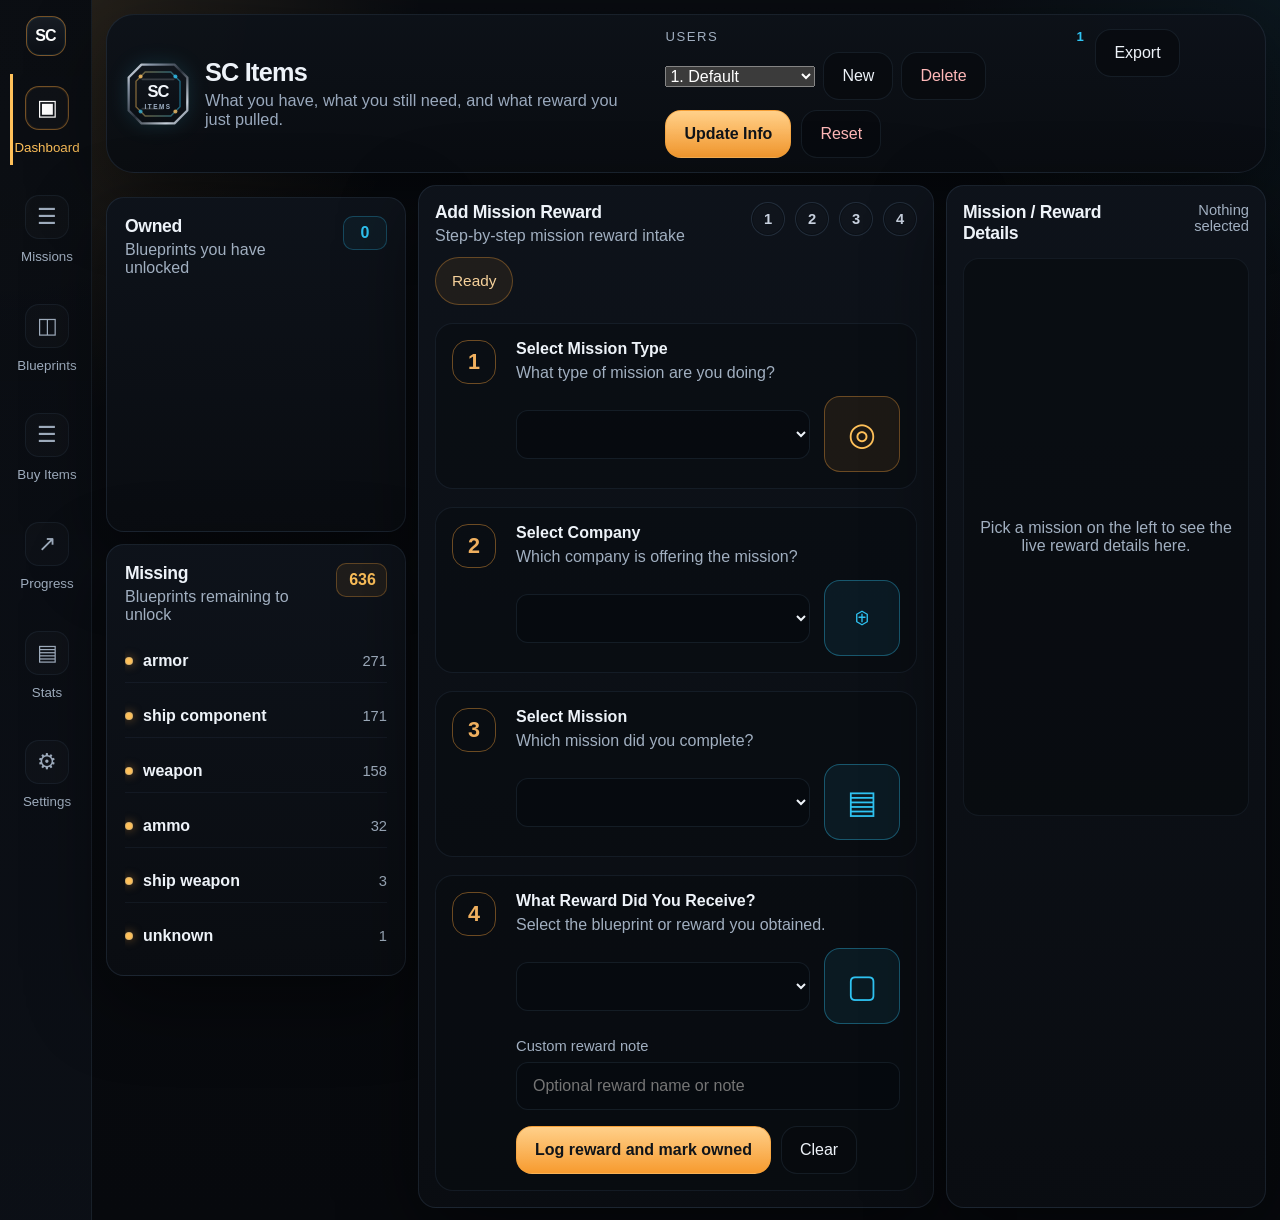
==== index.html @ f00ff6e3 "Restore bundled SCMinersDB and fix mission detail header" ====
<!doctype html>
<html lang="en">
  <head>
    <meta charset="UTF-8" />
    <meta name="viewport" content="width=device-width, initial-scale=1.0" />
    <title>SC Items</title>
    <link rel="stylesheet" href="./styles.css" />
    <script defer src="./blueprint_explorer_data.js?v=20260618a"></script>
    <script defer src="./sc_local_api.js?v=20260618a"></script>
    <script defer src="./scminersdb_local_bundle.js?v=20260623b"></script>
    <script defer src="./app.js?v=20260623b"></script>
  </head>
  <body>
    <div class="app-shell">
      <aside class="nav-rail" aria-label="Primary">
        <div class="sc-badge">SC</div>
        <button class="rail-item active" type="button" aria-label="Dashboard">
          <span>▣</span>
          <small>Dashboard</small>
        </button>
        <button class="rail-item" type="button" aria-label="Missions">
          <span>☰</span>
          <small>Missions</small>
        </button>
        <button class="rail-item" type="button" aria-label="Blueprints">
          <span>◫</span>
          <small>Blueprints</small>
        </button>
        <button class="rail-item" type="button" aria-label="Buy Items">
          <span>☰</span>
          <small>Buy Items</small>
        </button>
        <button class="rail-item" type="button" aria-label="Progress">
          <span>↗</span>
          <small>Progress</small>
        </button>
        <button class="rail-item" type="button" aria-label="Statistics">
          <span>▤</span>
          <small>Stats</small>
        </button>
        <button class="rail-item" type="button" aria-label="Settings">
          <span>⚙</span>
          <small>Settings</small>
        </button>
      </aside>

      <div class="workspace">
        <header class="topbar">
          <div class="brand-row">
            <svg class="brand-mark" viewBox="0 0 72 72" aria-hidden="true" focusable="false">
              <defs>
                <linearGradient id="brandMetal" x1="0%" y1="0%" x2="100%" y2="100%">
                  <stop offset="0%" stop-color="#f3f5f8" />
                  <stop offset="18%" stop-color="#8a97a8" />
                  <stop offset="50%" stop-color="#2a313b" />
                  <stop offset="82%" stop-color="#c7d0da" />
                  <stop offset="100%" stop-color="#6c7684" />
                </linearGradient>
                <linearGradient id="brandInset" x1="0%" y1="0%" x2="0%" y2="100%">
                  <stop offset="0%" stop-color="#11161d" />
                  <stop offset="100%" stop-color="#0a0e13" />
                </linearGradient>
                <linearGradient id="brandAccent" x1="0%" y1="0%" x2="100%" y2="0%">
                  <stop offset="0%" stop-color="#ffc15a" />
                  <stop offset="100%" stop-color="#2fc3f2" />
                </linearGradient>
              </defs>
              <path
                d="M18 4h36l14 14v36L54 68H18L4 54V18L18 4z"
                fill="url(#brandInset)"
                stroke="url(#brandMetal)"
                stroke-width="2.5"
                stroke-linejoin="round"
              />
              <path d="M22 12h28l10 10v28l-10 10H22L12 50V22L22 12z" fill="none" stroke="url(#brandAccent)" stroke-opacity=".45" stroke-width="1.5"/>
              <path d="M19 20h34M19 52h22" stroke="#eef3f9" stroke-opacity=".18" stroke-width="2" stroke-linecap="round" />
              <circle cx="17" cy="17" r="2.2" fill="#f6bc62" opacity=".85" />
              <circle cx="55" cy="17" r="2.2" fill="#2fc3f2" opacity=".8" />
              <circle cx="17" cy="55" r="2.2" fill="#2fc3f2" opacity=".65" />
              <circle cx="55" cy="55" r="2.2" fill="#f6bc62" opacity=".8" />
              <text x="36" y="39" text-anchor="middle" fill="#f2f6fb" font-size="18" font-weight="800" letter-spacing="-1.1" font-family="Inter, Segoe UI, Arial, sans-serif">SC</text>
              <text x="36" y="52" text-anchor="middle" fill="#9fb0c4" font-size="7" font-weight="700" letter-spacing="1.6" font-family="Inter, Segoe UI, Arial, sans-serif">ITEMS</text>
            </svg>
            <div>
              <h1>SC Items</h1>
              <p>What you have, what you still need, and what reward you just pulled.</p>
            </div>
          </div>
          <div class="topbar-actions">
            <div class="user-box">
              <div class="user-head">
                <span>Users</span>
                <span id="userCount">1</span>
              </div>
              <div class="user-controls">
                <select id="userSelect" aria-label="Select user"></select>
                <button id="addUser" class="ghost-button">New</button>
                <button id="deleteUser" class="ghost-button danger">Delete</button>
              </div>
            </div>
            <button id="exportState" class="ghost-button">Export</button>
            <button id="updateInfo" class="primary-button">Update Info</button>
            <button id="resetState" class="ghost-button danger">Reset</button>
          </div>
        </header>

        <main class="main-grid">
          <aside class="left-column">
            <section class="stack-card user-panel">
              <div class="summary-head">
                <div>
                  <h2>Current User</h2>
                  <p id="currentUserName">Default</p>
                </div>
                <div class="count-badge cyan" id="currentUserIndex">1</div>
              </div>
              <div class="user-controls stacked">
                <select id="userSelectSide" aria-label="Select user from sidebar"></select>
                <div class="watch-row">
                  <button id="addUserSide" class="ghost-button">Add user</button>
                  <button id="deleteUserSide" class="ghost-button danger">Delete user</button>
                </div>
              </div>
            </section>

            <section class="stack-card" id="summaryPanel">
              <div class="summary-head">
                <div>
                  <h2>Owned</h2>
                  <p>Blueprints you have unlocked</p>
                </div>
                <div class="count-badge" id="ownedTotal">0</div>
              </div>
              <div class="summary-list" id="ownedBreakdown"></div>
            </section>

            <section class="stack-card missing">
              <div class="summary-head">
                <div>
                  <h2>Missing</h2>
                  <p>Blueprints remaining to unlock</p>
                </div>
                <div class="count-badge orange" id="missingTotal">0</div>
              </div>
              <div class="summary-list" id="missingBreakdown"></div>
            </section>

          </aside>

          <section class="center-column">
            <section class="step-shell">
              <div class="section-head">
                <div>
                  <h2>Add Mission Reward</h2>
                  <p>Step-by-step mission reward intake</p>
                </div>
                <div class="step-dots" aria-hidden="true">
                  <span class="dot">1</span>
                  <span class="dot">2</span>
                  <span class="dot">3</span>
                  <span class="dot">4</span>
                </div>
              </div>

              <div class="mission-context" id="missionStatus">Ready</div>

              <div class="step-card">
                <div class="step-num">1</div>
                <div class="step-copy">
                  <h3>Select Mission Type</h3>
                  <p>What type of mission are you doing?</p>
                  <div class="field-row">
                    <label class="field">
                      <select id="missionTypeSelect"></select>
                    </label>
                    <div class="step-icon">◎</div>
                  </div>
                </div>
              </div>

              <div class="step-card">
                <div class="step-num">2</div>
                <div class="step-copy">
                  <h3>Select Company</h3>
                  <p>Which company is offering the mission?</p>
                  <div class="field-row">
                    <label class="field">
                      <select id="companySelect"></select>
                    </label>
                    <div class="step-icon cyan">⬡</div>
                  </div>
                </div>
              </div>

              <div class="step-card">
                <div class="step-num">3</div>
                <div class="step-copy">
                  <h3>Select Mission</h3>
                  <p>Which mission did you complete?</p>
                  <div class="field-row">
                    <label class="field">
                      <select id="missionSelect"></select>
                    </label>
                    <div class="step-icon cyan">▤</div>
                  </div>
                </div>
              </div>

              <div class="step-card">
                <div class="step-num">4</div>
                <div class="step-copy">
                  <h3>What Reward Did You Receive?</h3>
                  <p>Select the blueprint or reward you obtained.</p>
                  <div class="field-row">
                    <label class="field">
                      <select id="rewardSelect"></select>
                    </label>
                    <div class="step-icon cyan">▢</div>
                  </div>
                  <label class="field note-field">
                    <span>Custom reward note</span>
                    <input id="customReward" type="text" placeholder="Optional reward name or note" />
                  </label>
                  <div class="wizard-actions">
                    <button id="logReward" class="primary-button">Log reward and mark owned</button>
                    <button id="clearSelection" class="ghost-button">Clear</button>
                  </div>
                </div>
              </div>
            </section>

            <section class="mission-browser-shell" hidden>
              <div class="section-head">
                <div>
                  <h2>Mission Browser</h2>
                  <p>Search every mission by title, company, faction, type, location, or reward</p>
                </div>
              </div>
                <div class="search-head">
                  <label class="search">
                    <span>Search missions</span>
                    <input id="missionSearchInput" type="search" placeholder="Search by name, company, type, faction..." />
                  </label>
                  <button id="missionSearchReset" class="tiny-switch" type="button">Reset</button>
                </div>
              <div class="buy-select-grid mission-filter-grid">
                <label class="field">
                  <span>Type</span>
                  <select id="missionFilterTypeSelect"></select>
                </label>
                <label class="field">
                  <span>Points</span>
                  <select id="missionFilterPointsSelect"></select>
                </label>
                <label class="field">
                  <span>Reputation</span>
                  <select id="missionFilterReputationSelect"></select>
                </label>
                <label class="field">
                  <span>Location</span>
                  <select id="missionFilterLocationSelect"></select>
                </label>
                <label class="field">
                  <span>Difficulty</span>
                  <select id="missionFilterDifficultySelect"></select>
                </label>
              </div>
              <div class="chip-row">
                <button id="missionScriptOnlyToggle" class="chip" type="button">All missions</button>
              </div>
              <div class="search-results" id="missionSearchResults"></div>
            </section>

            <section class="buy-shell" hidden>
              <div class="section-head compact">
                <div>
                  <h2>Buy Items</h2>
                  <p>Search purchasable items, ships, and rentals by name, type, subtype, or location</p>
                </div>
                <div class="segmented buy-tabs" id="buyTabs">
                  <button class="seg active" type="button" data-buy-tab="items">Items</button>
                  <button class="seg" type="button" data-buy-tab="ships">Ships</button>
                  <button class="seg" type="button" data-buy-tab="rentals">Rentals</button>
                </div>
              </div>
              <div class="buy-layout">
                <section class="buy-filters stack-card">
                  <div class="summary-head">
                    <div>
                      <h3>Filters</h3>
                      <p>Use system, orbit, and location to narrow the catalog</p>
                    </div>
                  </div>
                  <label class="search compact-search">
                    <span>Search catalog</span>
                    <input id="buySearchInput" type="search" placeholder="Search by name, type, subtype, or location..." />
                  </label>
                  <div class="buy-select-grid">
                    <label class="field">
                      <span>System</span>
                      <select id="buySystemSelect"></select>
                    </label>
                    <label class="field">
                      <span>Orbit</span>
                      <select id="buyOrbitSelect"></select>
                    </label>
                    <label class="field">
                      <span>Location</span>
                      <select id="buyAreaSelect"></select>
                    </label>
                  </div>
                  <div class="buy-select-grid" id="buyShipFilters" hidden>
                    <label class="field">
                      <span>Career</span>
                      <select id="buyShipCareerSelect"></select>
                    </label>
                    <label class="field">
                      <span>Role</span>
                      <select id="buyShipRoleSelect"></select>
                    </label>
                    <label class="field">
                      <span>Size</span>
                      <select id="buyShipSizeSelect"></select>
                    </label>
                  </div>
                  <div class="buy-select-grid" id="buyShipSupportFilters" hidden>
                    <label class="field">
                      <span>Weapons</span>
                      <select id="buyShipWeaponSelect"></select>
                    </label>
                    <label class="field">
                      <span>Components</span>
                      <select id="buyShipComponentSelect"></select>
                    </label>
                  </div>
                  <div class="chip-row" id="buyTypeChips"></div>
                  <div class="chip-row" id="buyItemCategoryChips"></div>
                  <div class="chip-row" id="buySubtypeChips"></div>
                </section>

                <section class="buy-results stack-card">
                  <div class="summary-head">
                    <div>
                      <h3>Catalog</h3>
                      <p id="buyResultsSummary">Loading catalog...</p>
                    </div>
                  </div>
                  <div class="list buy-results-list" id="buyResults"></div>
                </section>

                <aside class="buy-detail stack-card">
                  <div class="selected-meta" id="buySelectedMeta">Nothing selected</div>
                  <div id="buySelectedDetails" class="detail-card empty">
                    Pick an item, ship, or rental to see its price and location details here.
                  </div>
                  <section class="stack-card scminersdb-panel" id="scminersDbPanel" hidden>
                    <div class="summary-head">
                      <div>
                        <h3>SCMinersDB Preview</h3>
                        <p>Live export mapping for one category at a time</p>
                      </div>
                      <div class="count-badge cyan" id="scminersDbCount">0</div>
                    </div>
                    <div class="segmented scminersdb-switch" id="scminersDbSwitch"></div>
                    <div class="summary-row">
                      <span class="name">Manifest order</span>
                      <span class="value" id="scminersDbSummary">0 records</span>
                    </div>
                    <div class="summary-row">
                      <span class="name"><span class="dot"></span>Selected export</span>
                      <span class="value" id="scminersDbSelectedCount">0 records</span>
                    </div>
                    <div class="summary-row">
                      <span class="name">Current file</span>
                      <span class="value" id="scminersDbCategory">1H export</span>
                    </div>
                    <div class="timeline" id="scminersDbPreview"></div>
                  </section>
                </aside>
              </div>
            </section>

            <div class="blueprint-workspace">
              <section class="collection-card" hidden>
                <div class="section-head">
                  <h2>Collection</h2>
                  <div class="segmented">
                    <button class="seg active" data-view="owned">Owned</button>
                    <button class="seg" data-view="missing">Missing</button>
                  </div>
                </div>

                <label class="search">
                  <span>Filter current collection</span>
                  <input id="searchInput" type="search" placeholder="Search by name, type, company, mission..." />
                </label>

                <div class="chip-row" id="typeChips"></div>
                <div class="list" id="collectionList"></div>
              </section>
            </div>

            <section class="progress-shell" hidden>
              <div class="section-head compact">
                <div>
                  <h2>Progress</h2>
                  <p>Blueprint ownership and rank progress</p>
                </div>
                <button id="toggleUnrankedCompanies" class="ghost-button tiny-switch" type="button" title="Hide unranked factions/companies" aria-pressed="false">Hide unranked</button>
              </div>
              <div class="progress-grid">
                <article class="progress-card">
                  <h3>By type</h3>
                  <div class="timeline" id="progressByType"></div>
                </article>
                <article class="progress-card">
                  <h3>By company</h3>
                  <div class="timeline" id="progressByRank"></div>
                </article>
                <article class="progress-card">
                  <h3>Still needed</h3>
                  <div class="timeline" id="progressMissing"></div>
                </article>
              </div>
            </section>

            <section class="stats-shell" hidden>
              <div class="section-head compact">
                <div>
                  <h2>Stats</h2>
                  <p>Owned rewards, missing rewards, and tries per reward</p>
                </div>
              </div>
              <div class="stats-grid">
                <article class="stats-card">
                  <div class="summary-head">
                    <div>
                      <h3>Owned rewards</h3>
                      <p>Blueprints you currently have</p>
                    </div>
                    <div class="count-badge cyan" id="statsOwnedCount">0</div>
                  </div>
                  <div class="timeline" id="statsOwnedList"></div>
                </article>
                <article class="stats-card">
                  <div class="summary-head">
                    <div>
                      <h3>Missing rewards</h3>
                      <p>Blueprints still needed</p>
                    </div>
                    <div class="count-badge orange" id="statsMissingCount">0</div>
                  </div>
                  <div class="timeline" id="statsMissingList"></div>
                </article>
                <article class="stats-card">
                  <h3>Tries per reward</h3>
                  <div class="timeline" id="missionAttempts"></div>
                </article>
              </div>
            </section>

            <section class="settings-shell" hidden>
              <div class="section-head compact">
                <div>
                  <h2>Settings</h2>
                  <p>Theme and app preferences</p>
                </div>
              </div>
              <div class="settings-grid">
                <button id="themeDark" class="ghost-button">Dark mode</button>
                <button id="themeLight" class="ghost-button">Light mode</button>
              </div>
              <div class="stack-card" style="margin-top: 16px;">
                <div class="summary-head">
                  <div>
                    <h3>SCMinersDB source</h3>
                    <p>Update Info uses this manifest URL</p>
                  </div>
                </div>
                <label class="field">
                  <span>Manifest URL</span>
                  <input id="scminersDbManifestUrl" type="url" placeholder="https://.../runs/latest.json" />
                </label>
                <div class="wizard-actions">
                  <button id="saveScminersDbManifestUrl" class="primary-button" type="button">Save manifest URL</button>
                </div>
              </div>
            </section>
          </section>

          <aside class="right-column">
            <section class="detail-shell">
              <div class="section-head compact">
                <div>
                  <h2>Mission / Reward Details</h2>
                </div>
                <div class="selected-meta" id="selectedMeta">Nothing selected</div>
              </div>
              <div id="selectedDetails" class="detail-card empty">
                Pick a mission on the left to see the live reward details here.
              </div>
            </section>
            <section class="search-shell" hidden>
              <div class="section-head compact">
                <div>
                  <h2>Blueprint Explorer</h2>
                  <p>Browse blueprint matches by name, type, company, or mission link</p>
                </div>
              </div>
              <label class="search">
                <span>Search all blueprints</span>
                <input id="searchBlueprintInput" type="search" placeholder="Search every blueprint reward..." />
              </label>
              <div class="search-results" id="searchResults"></div>
            </section>
          </aside>
        </main>

        <footer class="footerbar">
          <span id="footerOwned">Owned: 0</span>
          <span id="footerMissing">Missing: 0</span>
          <span id="footerWatch">Local only</span>
        </footer>
      </div>
    </div>
  </body>
</html>
---- styles.css ----
:root {
  color-scheme: dark;
  --bg: #0a0d12;
  --surface: #11161d;
  --surface-2: #0f141b;
  --surface-3: #0c1117;
  --line: rgba(94, 122, 154, 0.18);
  --line-strong: rgba(255, 190, 92, 0.56);
  --text: #eef3f9;
  --muted: #a1afc0;
  --cyan: #2fc3f2;
  --orange: #ffc15a;
  --shadow: 0 24px 80px rgba(0, 0, 0, 0.46);
  --radius-xl: 28px;
  --radius-lg: 18px;
  --radius-md: 14px;
  --mono: ui-monospace, SFMono-Regular, Menlo, Consolas, "Liberation Mono", monospace;
  --sans: Inter, "Segoe UI", Roboto, Arial, sans-serif;
}

* {
  box-sizing: border-box;
}

html,
body {
  min-height: 100%;
}

body {
  margin: 0;
  font-family: var(--sans);
  color: var(--text);
  background:
    radial-gradient(circle at top left, rgba(255, 190, 92, 0.14), transparent 24%),
    radial-gradient(circle at top right, rgba(47, 195, 242, 0.06), transparent 20%),
    linear-gradient(180deg, #090c11 0%, #07090d 100%);
}

body[data-theme="light"] {
  --bg: #f5f7fb;
  --surface: #ffffff;
  --surface-2: #f7fafc;
  --surface-3: #edf2f7;
  --line: rgba(31, 41, 55, 0.1);
  --text: #101522;
  --muted: #5d6878;
  background:
    radial-gradient(circle at top left, rgba(255, 190, 92, 0.16), transparent 24%),
    radial-gradient(circle at top right, rgba(47, 195, 242, 0.08), transparent 20%),
    linear-gradient(180deg, #f8fbff 0%, #eef4fb 100%);
}

button,
input,
select {
  font: inherit;
}

h1,
h2,
h3,
p {
  margin: 0;
}

.app-shell {
  display: grid;
  grid-template-columns: 92px minmax(0, 1fr);
  min-height: 100vh;
}

.nav-rail {
  display: flex;
  flex-direction: column;
  align-items: center;
  gap: 18px;
  padding: 16px 10px;
  background: linear-gradient(180deg, rgba(10, 13, 18, 0.98), rgba(12, 16, 22, 0.95));
  border-right: 1px solid rgba(93, 119, 146, 0.16);
}

.sc-badge {
  width: 40px;
  height: 40px;
  border-radius: 14px;
  border: 1px solid rgba(246, 161, 58, 0.45);
  color: #fff;
  display: grid;
  place-items: center;
  font-weight: 800;
  letter-spacing: -0.05em;
  background: linear-gradient(180deg, rgba(25, 30, 38, 0.96), rgba(12, 16, 22, 0.96));
  box-shadow: inset 0 0 0 1px rgba(47, 195, 242, 0.08);
}

.rail-item {
  width: 100%;
  border: 0;
  background: transparent;
  color: var(--muted);
  display: grid;
  justify-items: center;
  gap: 10px;
  padding: 12px 0 10px;
  border-left: 3px solid transparent;
  cursor: pointer;
}

.rail-item span {
  width: 44px;
  height: 44px;
  border-radius: 14px;
  display: grid;
  place-items: center;
  font-size: 1.35rem;
  background: rgba(255, 255, 255, 0.02);
  border: 1px solid rgba(94, 122, 154, 0.12);
}

.rail-item.active {
  color: var(--orange);
  border-left-color: var(--orange);
}

.rail-item.active span {
  color: #fff;
  border-color: rgba(246, 161, 58, 0.44);
  box-shadow: inset 0 0 0 1px rgba(246, 161, 58, 0.08);
}

.workspace {
  min-width: 0;
  padding: 14px 14px 12px;
}

.topbar {
  display: flex;
  justify-content: space-between;
  align-items: center;
  gap: 18px;
  padding: 14px 18px;
  border: 1px solid var(--line);
  border-radius: var(--radius-xl);
  background: linear-gradient(180deg, rgba(13, 18, 25, 0.96), rgba(10, 13, 18, 0.96));
  box-shadow: var(--shadow);
}

.brand-row {
  display: flex;
  align-items: center;
  gap: 14px;
}

.brand-mark {
  width: 66px;
  height: 66px;
  flex: 0 0 auto;
  display: block;
  filter: drop-shadow(0 0 10px rgba(47, 195, 242, 0.14));
}

.topbar h1 {
  font-size: 1.58rem;
  font-weight: 800;
  letter-spacing: -0.03em;
}

.topbar p {
  margin-top: 4px;
  color: #99a8bc;
  font-size: 1.02rem;
}

.topbar-actions {
  display: flex;
  gap: 10px;
  align-items: flex-start;
  flex-wrap: wrap;
}

.user-box {
  display: grid;
  gap: 8px;
  min-width: min(100%, 420px);
}

.user-head {
  display: flex;
  justify-content: space-between;
  gap: 10px;
  color: var(--muted);
  font-size: 0.82rem;
  letter-spacing: 0.12em;
  text-transform: uppercase;
}

.user-head span:last-child {
  color: var(--cyan);
  font-weight: 800;
}

.user-controls,
.watch-row {
  display: flex;
  align-items: center;
  gap: 8px;
  flex-wrap: wrap;
}

.user-controls select {
  min-width: 150px;
}

.user-controls.stacked {
  flex-direction: column;
  align-items: stretch;
}

.user-controls.stacked select {
  width: 100%;
}

.ghost-button,
.primary-button {
  border-radius: 16px;
  padding: 14px 18px;
  cursor: pointer;
  border: 1px solid rgba(94, 122, 154, 0.16);
}

.ghost-button {
  color: var(--text);
  background: rgba(8, 11, 15, 0.72);
}

.ghost-button.danger {
  color: #ffb8b8;
}

.primary-button {
  color: #101419;
  font-weight: 800;
  background: linear-gradient(180deg, #ffd08a 0%, #f79b2f 100%);
  border-color: rgba(246, 161, 58, 0.65);
}

.main-grid {
  display: grid;
  grid-template-columns: 338px minmax(0, 1fr) 360px;
  gap: 12px;
  margin-top: 12px;
}

body[data-view="buy-items"] .main-grid {
  grid-template-columns: minmax(0, 1fr);
}

body[data-view="buy-items"] .left-column,
body[data-view="buy-items"] .right-column {
  display: none;
}

body[data-view="buy-items"] .center-column {
  grid-column: 1;
}

.left-column,
.center-column,
.right-column {
  min-width: 0;
}

.stack-card,
.collection-card,
.step-shell,
.log-shell,
.detail-shell,
.search-shell {
  border: 1px solid var(--line);
  border-radius: var(--radius-lg);
  background: linear-gradient(180deg, rgba(14, 19, 27, 0.97), rgba(10, 13, 18, 0.97));
  box-shadow: var(--shadow);
  contain: layout paint;
}

.stack-card,
.collection-card {
  padding: 18px;
  min-height: 160px;
}

.stack-card + .stack-card,
.collection-card {
  margin-top: 12px;
}

.stack-card h2,
.collection-card h2,
.step-shell h2,
.log-shell h2,
.detail-shell h2,
.search-shell h2 {
  font-size: 1.1rem;
  font-weight: 800;
  letter-spacing: -0.02em;
}

.summary-head,
.section-head {
  display: flex;
  align-items: flex-start;
  justify-content: space-between;
  gap: 12px;
}

.summary-head p,
.section-head p {
  margin-top: 4px;
  color: var(--muted);
}

.tiny-switch {
  min-height: 36px;
  padding: 0 12px;
  font-size: 0.82rem;
  letter-spacing: 0.02em;
  white-space: nowrap;
}

.count-badge {
  min-width: 44px;
  height: 34px;
  padding: 0 12px;
  border-radius: 10px;
  display: grid;
  place-items: center;
  color: var(--cyan);
  border: 1px solid rgba(47, 195, 242, 0.28);
  background: rgba(47, 195, 242, 0.05);
  font-weight: 800;
}

.count-badge.orange {
  color: var(--orange);
  border-color: rgba(246, 161, 58, 0.3);
  background: rgba(246, 161, 58, 0.08);
}

.summary-list {
  margin-top: 16px;
  display: grid;
  gap: 12px;
}

.summary-row {
  display: flex;
  justify-content: space-between;
  align-items: center;
  gap: 10px;
  padding: 12px 0;
  border-bottom: 1px solid rgba(94, 122, 154, 0.1);
}

.summary-row:last-child {
  border-bottom: 0;
}

.summary-row .name {
  display: flex;
  align-items: center;
  gap: 10px;
  font-weight: 600;
}

.summary-row .dot {
  width: 8px;
  height: 8px;
  border-radius: 50%;
  background: var(--orange);
  box-shadow: 0 0 10px rgba(246, 161, 58, 0.5);
}

.summary-row .value {
  color: var(--muted);
  font-size: 0.92rem;
}

.segmented {
  display: inline-flex;
  gap: 8px;
  padding: 6px;
  border-radius: 999px;
  border: 1px solid rgba(94, 122, 154, 0.16);
  background: rgba(7, 10, 15, 0.72);
}

.seg {
  display: inline-flex;
  align-items: center;
  gap: 8px;
  border: 0;
  color: var(--muted);
  background: transparent;
  padding: 10px 14px;
  border-radius: 999px;
}

.seg-count {
  font-size: 0.78rem;
  opacity: 0.78;
}

.seg.active {
  color: var(--text);
  background: linear-gradient(180deg, rgba(246, 161, 58, 0.22), rgba(47, 195, 242, 0.12));
  box-shadow: inset 0 0 0 1px rgba(246, 161, 58, 0.24);
}

.search {
  display: grid;
  gap: 8px;
  margin-top: 16px;
}

.search-head {
  display: flex;
  align-items: flex-end;
  gap: 10px;
  justify-content: space-between;
}

.search-head .search {
  flex: 1 1 auto;
  margin-top: 16px;
}

.search span,
.field span {
  color: var(--muted);
  font-size: 0.92rem;
}

.search input,
.field select,
.field input {
  width: 100%;
  border: 1px solid rgba(94, 122, 154, 0.16);
  border-radius: 12px;
  background: rgba(7, 10, 15, 0.8);
  color: var(--text);
  padding: 14px 16px;
  outline: none;
}

.search input {
  font-size: 0.96rem;
}

.search input:focus,
.field select:focus,
.field input:focus {
  border-color: rgba(47, 195, 242, 0.55);
  box-shadow: 0 0 0 3px rgba(47, 195, 242, 0.1);
}

.chip-row {
  display: flex;
  gap: 8px;
  flex-wrap: wrap;
  margin: 14px 0 16px;
}

.chip {
  border: 1px solid rgba(94, 122, 154, 0.16);
  background: rgba(7, 10, 15, 0.74);
  color: var(--muted);
  border-radius: 999px;
  padding: 9px 12px;
}

.chip.active {
  color: #f8fafc;
  border-color: rgba(47, 195, 242, 0.4);
  box-shadow: inset 0 0 0 1px rgba(246, 161, 58, 0.28);
  background: linear-gradient(180deg, rgba(246, 161, 58, 0.12), rgba(47, 195, 242, 0.08));
}

.list {
  display: grid;
  gap: 10px;
  max-height: 362px;
  overflow: auto;
  padding-right: 4px;
}

.group {
  border: 1px solid rgba(94, 122, 154, 0.12);
  border-radius: 14px;
  overflow: hidden;
  background: rgba(8, 11, 15, 0.52);
}

.group summary {
  list-style: none;
  display: flex;
  justify-content: space-between;
  align-items: center;
  padding: 12px 14px;
  cursor: pointer;
  background: rgba(14, 19, 27, 0.92);
  border-bottom: 1px solid rgba(94, 122, 154, 0.1);
}

.group summary::-webkit-details-marker {
  display: none;
}

.group .count {
  color: var(--muted);
  font-size: 0.84rem;
}

.item {
  display: grid;
  gap: 4px;
  padding: 12px 14px;
  border-top: 1px solid rgba(94, 122, 154, 0.08);
}

.item strong {
  font-size: 0.98rem;
}

.item small {
  color: var(--muted);
}

.step-shell,
.progress-shell,
.stats-shell,
.settings-shell {
  padding: 16px;
  contain: layout paint;
}

.step-dots {
  display: flex;
  gap: 10px;
  align-items: center;
}

.dot {
  width: 34px;
  height: 34px;
  border-radius: 999px;
  border: 1px solid rgba(94, 122, 154, 0.24);
  background: rgba(255, 255, 255, 0.01);
  box-shadow: inset 0 0 0 1px rgba(7, 10, 15, 0.4);
  display: grid;
  place-items: center;
  color: #c8d1df;
  font-size: 0.92rem;
  font-weight: 700;
}

.dot.current {
  border-color: rgba(246, 161, 58, 0.62);
  box-shadow: 0 0 0 3px rgba(246, 161, 58, 0.08);
  background: rgba(246, 161, 58, 0.08);
  color: #fff;
}

.dot.done {
  border-color: rgba(47, 195, 242, 0.64);
  background: rgba(47, 195, 242, 0.16);
  box-shadow: 0 0 0 3px rgba(47, 195, 242, 0.08);
  color: #fff;
}

.mission-context {
  margin-top: 12px;
  padding: 14px 16px;
  border-radius: 999px;
  border: 1px solid rgba(246, 161, 58, 0.32);
  color: #f6d19b;
  background: rgba(246, 161, 58, 0.08);
  width: fit-content;
  max-width: 100%;
  font-size: 0.96rem;
}

.step-card {
  margin-top: 18px;
  display: grid;
  grid-template-columns: 50px minmax(0, 1fr);
  gap: 14px;
  padding: 16px;
  border: 1px solid rgba(94, 122, 154, 0.14);
  border-radius: 18px;
  background: rgba(9, 12, 17, 0.52);
}

.step-num {
  width: 44px;
  height: 44px;
  border-radius: 16px;
  border: 1px solid rgba(246, 161, 58, 0.42);
  color: #f0b05f;
  display: grid;
  place-items: center;
  font-size: 1.35rem;
  font-weight: 800;
}

.step-copy h3 {
  font-size: 1rem;
  font-weight: 800;
}

.step-copy p {
  color: var(--muted);
  margin-top: 6px;
}

.field-row {
  display: grid;
  grid-template-columns: minmax(0, 1fr) 76px;
  gap: 14px;
  align-items: center;
  margin-top: 14px;
}

.step-icon {
  width: 76px;
  height: 76px;
  border-radius: 16px;
  display: grid;
  place-items: center;
  color: var(--orange);
  border: 1px solid rgba(246, 161, 58, 0.36);
  background: rgba(246, 161, 58, 0.08);
  font-size: 2rem;
}

.step-icon.cyan {
  color: var(--cyan);
  border-color: rgba(47, 195, 242, 0.36);
  background: rgba(47, 195, 242, 0.08);
}

.reward-row {
  display: flex;
  align-items: center;
  gap: 10px;
}

.reward-badge {
  min-width: 42px;
  height: 24px;
  padding: 0 8px;
  border-radius: 999px;
  display: inline-grid;
  place-items: center;
  font-size: 0.68rem;
  font-weight: 800;
  letter-spacing: 0.14em;
  color: #d8e5f3;
  border: 1px solid rgba(94, 122, 154, 0.18);
  background: rgba(255, 255, 255, 0.03);
}

.reward-badge.weapon {
  color: #7ce7ff;
  border-color: rgba(47, 195, 242, 0.35);
}

.reward-badge.armor {
  color: #f6c36f;
  border-color: rgba(246, 161, 58, 0.35);
}

.reward-badge.ship {
  color: #b3f2a5;
  border-color: rgba(153, 229, 138, 0.35);
}

.reward-badge.ammo {
  color: #d5c7ff;
  border-color: rgba(176, 143, 255, 0.35);
}

.reward-badge.unknown {
  color: #c7d3e3;
}

.mission-detail {
  padding: 14px;
}

.mission-hero {
  display: flex;
  align-items: center;
  gap: 12px;
  padding-bottom: 14px;
  margin-bottom: 12px;
  border-bottom: 1px solid rgba(94, 122, 154, 0.12);
}

.mission-hero-icon {
  width: 40px;
  height: 40px;
  border-radius: 12px;
  display: grid;
  place-items: center;
  border: 1px solid rgba(47, 195, 242, 0.38);
  background: rgba(47, 195, 242, 0.08);
  color: var(--cyan);
  flex: none;
}

.mission-hero-icon svg,
.reward-icon svg {
  width: 18px;
  height: 18px;
  fill: none;
  stroke: currentColor;
  stroke-width: 1.8;
  stroke-linecap: round;
  stroke-linejoin: round;
}

.reward-icon.ship svg,
.reward-icon.weapon svg,
.reward-icon.ammo svg,
.reward-icon.armor svg {
  width: 17px;
  height: 17px;
}

.mission-hero-title {
  font-size: 1.12rem;
  font-weight: 800;
  letter-spacing: -0.02em;
  line-height: 1.15;
  overflow-wrap: anywhere;
}

.mission-hero-company {
  display: flex;
  flex-wrap: wrap;
  align-items: center;
  gap: 8px;
  color: var(--muted);
  margin-top: 2px;
  font-size: 0.92rem;
}

.company-badge-inline,
.company-badge {
  display: inline-grid;
  place-items: center;
}

.company-badge-inline svg,
.company-badge svg {
  width: 18px;
  height: 18px;
  fill: none;
  stroke: currentColor;
  stroke-width: 1.8;
  stroke-linecap: round;
  stroke-linejoin: round;
}

.mission-metrics {
  display: grid;
  grid-template-columns: repeat(2, minmax(0, 1fr));
  gap: 10px;
}

@media (max-width: 640px) {
  .mission-metrics {
    grid-template-columns: 1fr;
  }
}

.mission-metrics .mission-metric:nth-child(5) {
  grid-column: 1 / -1;
}

.mission-metric {
  border: 1px solid rgba(94, 122, 154, 0.12);
  border-radius: 14px;
  background: rgba(18, 24, 33, 0.78);
  padding: 10px 12px;
  min-width: 0;
  overflow: hidden;
}

.mission-metric span {
  display: block;
  color: var(--muted);
  font-size: 0.78rem;
  text-transform: uppercase;
  letter-spacing: 0.12em;
  margin-bottom: 6px;
}

.mission-metric strong {
  display: block;
  font-size: 0.94rem;
  line-height: 1.25;
  overflow-wrap: anywhere;
}

.mission-section {
  margin-top: 14px;
}

.mission-section-head {
  display: flex;
  flex-wrap: wrap;
  justify-content: space-between;
  gap: 8px;
  align-items: center;
  margin-bottom: 8px;
  color: var(--muted);
  font-size: 0.86rem;
  text-transform: uppercase;
  letter-spacing: 0.12em;
}

.mission-description {
  color: #d5deea;
  font-size: 0.92rem;
  line-height: 1.45;
  padding: 12px 14px;
  border-radius: 14px;
  border: 1px solid rgba(94, 122, 154, 0.12);
  background: rgba(18, 24, 33, 0.78);
  overflow-wrap: anywhere;
}

.mission-summary-line {
  color: var(--muted);
  font-size: 0.84rem;
  margin-bottom: 8px;
}

.mission-list.compact {
  gap: 8px;
}

.reward-line {
  display: flex;
  justify-content: space-between;
  align-items: center;
  gap: 12px;
  padding: 10px 12px;
  border-radius: 12px;
  background: rgba(18, 24, 33, 0.86);
  border: 1px solid rgba(94, 122, 154, 0.12);
}

.reward-copy {
  display: grid;
  gap: 2px;
  min-width: 0;
}

.reward-copy strong {
  font-size: 0.94rem;
  line-height: 1.2;
}

.reward-icon {
  width: 34px;
  height: 34px;
  border-radius: 11px;
  display: grid;
  place-items: center;
  flex: none;
  color: var(--cyan);
  background: rgba(47, 195, 242, 0.1);
  border: 1px solid rgba(47, 195, 242, 0.24);
}

.reward-icon.weapon {
  color: #7ce7ff;
  background: rgba(47, 195, 242, 0.12);
  border-color: rgba(47, 195, 242, 0.28);
}

.reward-icon.armor {
  color: #f6c36f;
  background: rgba(246, 161, 58, 0.12);
  border-color: rgba(246, 161, 58, 0.28);
}

.reward-icon.ship {
  color: #b3f2a5;
  background: rgba(153, 229, 138, 0.12);
  border-color: rgba(153, 229, 138, 0.28);
}

.reward-icon.ammo {
  color: #d5c7ff;
  background: rgba(176, 143, 255, 0.12);
  border-color: rgba(176, 143, 255, 0.28);
}

.reward-icon.unknown {
  color: #c7d3e3;
}

body[data-theme="light"] .nav-rail {
  background: linear-gradient(180deg, rgba(242, 246, 251, 0.98), rgba(234, 240, 248, 0.96));
  border-right-color: rgba(31, 41, 55, 0.12);
}

body[data-theme="light"] .rail-item {
  color: #5f6a78;
}

body[data-theme="light"] .rail-item span,
body[data-theme="light"] .stack-card,
body[data-theme="light"] .collection-card,
body[data-theme="light"] .step-shell,
body[data-theme="light"] .log-shell,
body[data-theme="light"] .detail-shell,
body[data-theme="light"] .search-shell,
body[data-theme="light"] .progress-card,
body[data-theme="light"] .stats-card,
body[data-theme="light"] .group,
body[data-theme="light"] .log-card,
body[data-theme="light"] .mission-metric,
body[data-theme="light"] .mission-description,
body[data-theme="light"] .reward-line,
body[data-theme="light"] .mission-context {
  background: linear-gradient(180deg, rgba(255, 255, 255, 0.96), rgba(243, 247, 252, 0.96));
  border-color: rgba(31, 41, 55, 0.12);
}

body[data-theme="light"] .topbar,
body[data-theme="light"] .search input,
body[data-theme="light"] .field select,
body[data-theme="light"] .field input,
body[data-theme="light"] .chip,
body[data-theme="light"] .seg,
body[data-theme="light"] .detail-card,
body[data-theme="light"] .mission-hero-icon,
body[data-theme="light"] .reward-icon,
body[data-theme="light"] .ghost-button {
  background: #ffffff;
  border-color: rgba(31, 41, 55, 0.14);
}

body[data-theme="light"] .topbar,
body[data-theme="light"] .stack-card h2,
body[data-theme="light"] .collection-card h2,
body[data-theme="light"] .step-shell h2,
body[data-theme="light"] .log-shell h2,
body[data-theme="light"] .detail-shell h2,
body[data-theme="light"] .search-shell h2,
body[data-theme="light"] .mission-hero-title,
body[data-theme="light"] .mission-metric strong,
body[data-theme="light"] .detail-kv strong,
body[data-theme="light"] .item strong,
body[data-theme="light"] .log-card .reward,
body[data-theme="light"] .ghost-button,
body[data-theme="light"] .seg,
body[data-theme="light"] .chip,
body[data-theme="light"] .rail-item {
  color: #111827;
}

body[data-theme="light"] .topbar p,
body[data-theme="light"] .selected-meta,
body[data-theme="light"] .mission-hero-company,
body[data-theme="light"] .mission-section-head,
body[data-theme="light"] .mission-summary-line,
body[data-theme="light"] .muted,
body[data-theme="light"] .summary-row .value,
body[data-theme="light"] .item small,
body[data-theme="light"] .log-card .meta,
body[data-theme="light"] .search span,
body[data-theme="light"] .field span {
  color: #5f6a78;
}

body[data-theme="light"] .summary-row,
body[data-theme="light"] .group summary,
body[data-theme="light"] .mission-hero,
body[data-theme="light"] .mission-section-head {
  border-color: rgba(31, 41, 55, 0.12);
}

body[data-theme="light"] .detail-card.empty {
  background: linear-gradient(180deg, rgba(255, 255, 255, 0.96), rgba(243, 247, 252, 0.96));
}

body[data-theme="light"] .mission-metric span,
body[data-theme="light"] .detail-kv span {
  color: #6b7280;
}

body[data-theme="light"] .reward-icon,
body[data-theme="light"] .mission-hero-icon {
  color: #0ea5e9;
}

body[data-theme="light"] .chip.active,
body[data-theme="light"] .seg.active {
  color: #111827;
  background: linear-gradient(180deg, rgba(247, 163, 59, 0.2), rgba(14, 165, 233, 0.14));
}

body[data-theme="light"] .detail-card,
body[data-theme="light"] .mission-metric,
body[data-theme="light"] .mission-description,
body[data-theme="light"] .reward-line {
  color: #111827;
}

.progress-grid,
.stats-grid,
.settings-grid {
  display: grid;
  gap: 12px;
  margin-top: 14px;
}

.progress-grid,
.stats-grid {
  grid-template-columns: repeat(3, minmax(0, 1fr));
}

.progress-card,
.stats-card {
  border: 1px solid rgba(94, 122, 154, 0.12);
  border-radius: 16px;
  background: rgba(9, 12, 17, 0.54);
  padding: 14px;
}

.progress-card h3,
.stats-card h3 {
  font-size: 0.98rem;
  margin-bottom: 10px;
}

.settings-grid {
  grid-template-columns: repeat(2, minmax(0, 180px));
}

.field {
  display: grid;
  gap: 8px;
}

.note-field {
  margin-top: 14px;
}

.wizard-actions {
  display: flex;
  gap: 10px;
  flex-wrap: wrap;
  margin-top: 16px;
}

.log-shell {
  margin-top: 12px;
}

.timeline {
  display: grid;
  gap: 10px;
  margin-top: 14px;
}

.log-card {
  border: 1px solid rgba(94, 122, 154, 0.12);
  border-radius: 16px;
  background: rgba(9, 12, 17, 0.54);
  padding: 12px 14px;
}

.log-card .meta {
  display: flex;
  flex-wrap: wrap;
  gap: 8px;
  color: var(--muted);
  font-size: 0.84rem;
}

.log-card .reward {
  margin-top: 8px;
  font-weight: 800;
}

.right-column {
  display: grid;
  gap: 12px;
}

.detail-shell,
.search-shell {
  padding: 16px;
}

.selected-meta {
  color: var(--muted);
  font-size: 0.92rem;
  text-align: right;
}

.detail-card {
  margin-top: 14px;
  min-height: 558px;
  border: 1px solid rgba(94, 122, 154, 0.12);
  border-radius: 16px;
  background: rgba(8, 11, 15, 0.58);
  padding: 14px;
}

.detail-card.empty {
  color: var(--muted);
  display: grid;
  place-items: center;
  text-align: center;
}

.detail-grid {
  display: grid;
  gap: 14px;
}

.detail-grid.detail-split {
  grid-template-columns: repeat(2, minmax(0, 1fr));
  align-items: start;
}

.detail-filterbar {
  display: flex;
  flex-wrap: wrap;
  gap: 8px;
  margin-bottom: 14px;
}

.detail-kv {
  display: grid;
  gap: 4px;
  min-width: 0;
}

.detail-kv span {
  color: var(--muted);
  font-size: 0.82rem;
  text-transform: uppercase;
  letter-spacing: 0.12em;
}

.detail-kv strong {
  font-size: 1.02rem;
  overflow-wrap: anywhere;
  word-break: break-word;
}

.detail-status-badge {
  display: inline-flex;
  align-items: center;
  padding: 4px 10px;
  border-radius: 999px;
  border: 1px solid rgba(94, 122, 154, 0.26);
  background: rgba(47, 195, 242, 0.12);
  color: #7ce7ff;
  font-size: 0.78rem;
  line-height: 1;
  letter-spacing: 0.08em;
  text-transform: uppercase;
  white-space: nowrap;
}

.detail-status-badge.concept {
  background: rgba(246, 161, 58, 0.14);
  border-color: rgba(246, 161, 58, 0.32);
  color: #ffb556;
}

.detail-status-badge.live {
  background: rgba(47, 195, 242, 0.12);
  border-color: rgba(47, 195, 242, 0.28);
  color: #7ce7ff;
}

.mission-list {
  display: grid;
  gap: 10px;
}

@media (max-width: 980px) {
  .detail-grid.detail-split {
    grid-template-columns: repeat(2, minmax(0, 1fr));
  }
}

@media (max-width: 360px) {
  .detail-grid.detail-split {
    grid-template-columns: 1fr;
  }
}

.mission-line {
  padding: 10px 12px;
  border-radius: 12px;
  background: rgba(18, 24, 33, 0.86);
  border: 1px solid rgba(94, 122, 154, 0.12);
}

.mission-line > strong {
  color: var(--text);
}

.buy-stat-rows {
  display: grid;
  gap: 6px;
  margin-top: 6px;
}

.buy-stat-row {
  display: flex;
  flex-wrap: wrap;
  gap: 6px;
  align-items: baseline;
}

.buy-stat-label {
  color: #ffd15c;
  font-weight: 900;
  letter-spacing: 0.01em;
  text-shadow: 0 0 10px rgba(255, 209, 92, 0.12);
}

.buy-stat-value {
  color: var(--text);
  font-weight: 600;
  overflow-wrap: anywhere;
}

.mission-link {
  width: 100%;
  text-align: left;
  cursor: pointer;
  color: inherit;
  font: inherit;
}

.mission-link strong,
.mission-link .muted {
  pointer-events: none;
}

.muted {
  color: var(--muted);
}

.search-shell {
  margin-top: 0;
  min-height: 480px;
}

.buy-layout {
  display: grid;
  grid-template-columns: minmax(280px, 360px) minmax(0, 1fr) minmax(300px, 380px);
  gap: 12px;
  margin-top: 14px;
}

.buy-filters,
.buy-results,
.buy-detail {
  min-width: 0;
  contain: layout paint;
}

.buy-filters,
.buy-results {
  padding: 18px;
  min-height: 460px;
}

.buy-detail {
  padding: 18px;
  display: grid;
  align-content: start;
  min-height: 460px;
}

.buy-select-grid {
  display: grid;
  gap: 12px;
  margin-top: 14px;
}

.buy-select-grid {
  grid-template-columns: repeat(4, minmax(0, 1fr));
}

.mission-filter-grid {
  grid-template-columns: repeat(5, minmax(0, 1fr));
}

.buy-results-list {
  max-height: 620px;
  min-height: 420px;
}

.buy-result.active {
  border-color: rgba(47, 195, 242, 0.5);
  box-shadow: inset 0 0 0 1px rgba(47, 195, 242, 0.16);
}

.buy-detail .detail-card {
  min-height: 0;
  margin-top: 12px;
}

#ownedBreakdown,
#missingBreakdown,
#collectionList,
#buyResults,
#missionSearchResults,
#progressByType,
#progressByRank,
#progressMissing {
  min-height: 220px;
  contain: layout paint;
  contain-intrinsic-size: 220px 480px;
}

.scminersdb-panel {
  margin-top: 12px;
}

.buy-detail-grid {
  grid-template-columns: repeat(2, minmax(0, 1fr));
}

.buy-detail-wide {
  grid-column: 1 / -1;
}

.buy-tabs {
  flex-wrap: wrap;
}

@media (max-width: 1200px) {
  .buy-layout {
    grid-template-columns: 1fr;
  }

  .buy-select-grid {
    grid-template-columns: 1fr;
  }

  .mission-filter-grid {
    grid-template-columns: 1fr;
  }
}

.search-icon {
  width: 36px;
  height: 36px;
  border-radius: 12px;
  display: grid;
  place-items: center;
  border: 1px solid rgba(47, 195, 242, 0.22);
  color: var(--cyan);
}

.search-summary {
  color: var(--muted);
  font-size: 0.84rem;
  text-transform: uppercase;
  letter-spacing: 0.12em;
  margin: 8px 0 10px;
}

.search-results {
  display: grid;
  gap: 10px;
  margin-top: 12px;
  max-height: 480px;
  overflow: auto;
  padding-right: 4px;
}

.search-result {
  width: 100%;
  text-align: left;
  cursor: pointer;
}

.search-result.selected {
  border-color: rgba(47, 195, 242, 0.55);
  background: rgba(47, 195, 242, 0.08);
  box-shadow: 0 0 0 1px rgba(47, 195, 242, 0.15), 0 0 0 2px rgba(47, 195, 242, 0.08) inset;
}

.search-result .meta {
  display: flex;
  flex-wrap: wrap;
  gap: 8px;
  margin-top: 8px;
  color: var(--muted);
  font-size: 0.84rem;
}

.footerbar {
  display: none;
  justify-content: space-between;
  gap: 12px;
  padding: 12px 4px 0;
  color: var(--muted);
}

@media (max-width: 1400px) {
  .main-grid {
    grid-template-columns: 300px minmax(0, 1fr) 320px;
  }
}

@media (max-width: 1180px) {
  .app-shell {
    grid-template-columns: 1fr;
  }

  .nav-rail {
    flex-direction: row;
    justify-content: center;
    gap: 8px;
    border-right: 0;
    border-bottom: 1px solid rgba(93, 119, 146, 0.16);
  }

  .rail-item {
    width: auto;
    border-left: 0;
    padding: 8px 10px;
  }

  .main-grid {
    grid-template-columns: 1fr;
  }

  .detail-card {
    min-height: 360px;
  }
}

@media (max-width: 980px) {
  .workspace {
    padding: 12px;
  }

  .topbar {
    flex-direction: column;
    align-items: flex-start;
  }

  .topbar-actions {
    width: 100%;
  }

  .user-box {
    width: 100%;
    min-width: 0;
  }

  .user-controls select,
  .user-controls .ghost-button {
    flex: 1 1 160px;
  }

  .main-grid {
    gap: 10px;
  }

  .buy-layout {
    grid-template-columns: 1fr;
  }

  .buy-select-grid {
    grid-template-columns: repeat(2, minmax(0, 1fr));
  }

  .progress-grid,
  .stats-grid {
    grid-template-columns: 1fr;
  }

  .detail-grid.detail-split {
    grid-template-columns: 1fr;
  }

  .detail-card {
    min-height: 320px;
  }
}

@media (max-width: 760px) {
  .app-shell {
    grid-template-columns: 1fr;
  }

  .nav-rail {
    flex-direction: row;
    justify-content: flex-start;
    gap: 8px;
    padding: 10px 12px;
    overflow-x: auto;
    overflow-y: hidden;
    scrollbar-width: thin;
  }

  .sc-badge {
    flex: 0 0 auto;
  }

  .rail-item {
    min-width: 74px;
    flex: 0 0 auto;
    border-left: 0;
    border-bottom: 3px solid transparent;
    padding: 8px 6px;
    gap: 6px;
  }

  .rail-item span {
    width: 38px;
    height: 38px;
    font-size: 1.12rem;
  }

  .rail-item small {
    font-size: 0.66rem;
  }

  .workspace {
    padding: 10px;
  }

  .topbar {
    flex-direction: column;
    align-items: flex-start;
    padding: 12px;
    gap: 12px;
  }

  .brand-row {
    flex-direction: column;
    align-items: flex-start;
    gap: 10px;
  }

  .brand-mark {
    width: 54px;
    height: 54px;
  }

  .topbar h1 {
    font-size: 1.34rem;
  }

  .topbar p {
    font-size: 0.92rem;
  }

  .topbar-actions {
    width: 100%;
  }

  .topbar-actions .ghost-button,
  .topbar-actions .primary-button {
    flex: 1 1 132px;
  }

  .user-controls select,
  .user-controls .ghost-button {
    flex: 1 1 100%;
  }

  .main-grid {
    grid-template-columns: 1fr;
  }

  .stack-card,
  .collection-card,
  .step-shell,
  .log-shell,
  .detail-shell,
  .search-shell {
    padding: 14px;
  }

  .summary-head,
  .section-head {
    flex-direction: column;
    align-items: flex-start;
  }

  .mission-context {
    width: 100%;
    border-radius: 18px;
  }

  .step-card {
    grid-template-columns: 1fr;
    gap: 10px;
  }

  .step-num {
    width: 38px;
    height: 38px;
    border-radius: 14px;
    font-size: 1.1rem;
  }

  .field-row {
    grid-template-columns: 1fr;
  }

  .step-icon {
    width: 54px;
    height: 54px;
    font-size: 1.5rem;
  }

  .buy-select-grid {
    grid-template-columns: 1fr;
  }

  .progress-grid,
  .stats-grid,
  .buy-detail-grid,
  .detail-grid.detail-split,
  .mission-metrics {
    grid-template-columns: 1fr;
  }

  .list,
  .search-results,
  .buy-results-list {
    max-height: 360px;
  }

  .detail-card {
    min-height: 280px;
  }

  .footerbar {
    flex-direction: column;
  }
}

@media (max-width: 560px) {
  .sc-badge {
    display: none;
  }

  .rail-item {
    min-width: 58px;
  }

  .rail-item small {
    display: none;
  }

  .nav-rail {
    padding-inline: 8px;
  }

  .buy-tabs {
    width: 100%;
    justify-content: flex-start;
  }

  .chip-row {
    gap: 6px;
  }

  .chip {
    padding: 8px 10px;
  }

  .search-head {
    flex-direction: column;
    align-items: stretch;
  }
}
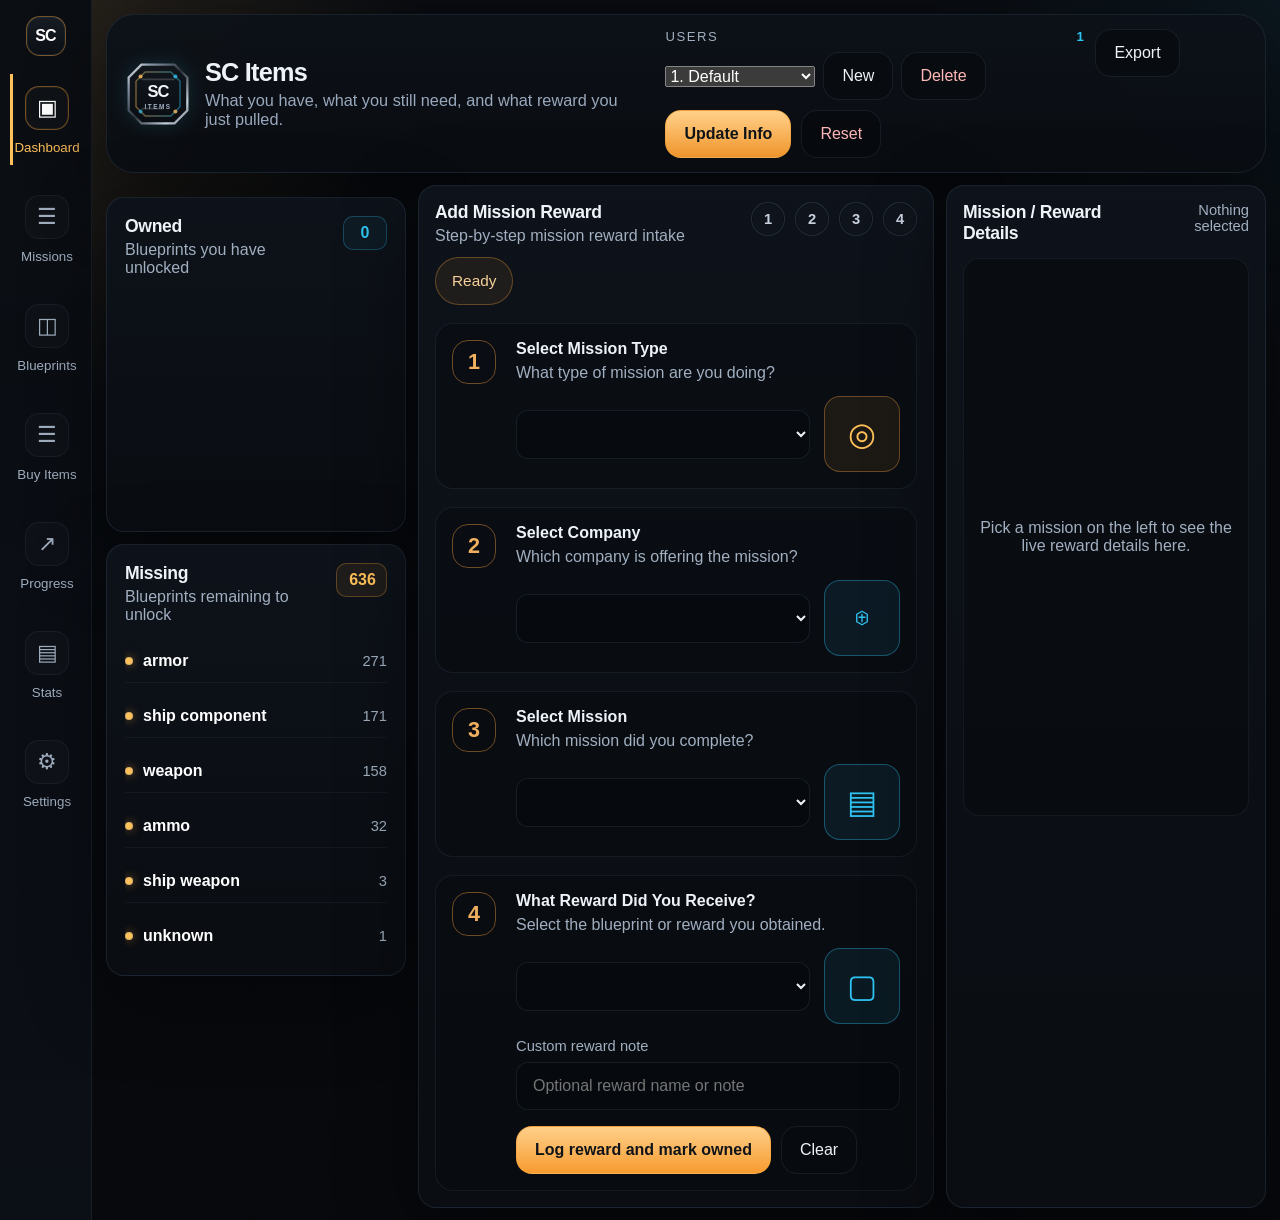
==== commit 771e58f4: "Fix buy catalog orbit and dismantle data" ====
--- a/index.html
+++ b/index.html
@@ -8,7 +8,7 @@
     <script defer src="./blueprint_explorer_data.js?v=20260618a"></script>
     <script defer src="./sc_local_api.js?v=20260618a"></script>
     <script defer src="./scminersdb_local_bundle.js?v=20260623b"></script>
-    <script defer src="./app.js?v=20260623b"></script>
+    <script defer src="./app.js?v=20260624a"></script>
   </head>
   <body>
     <div class="app-shell">
--- a/styles.css
+++ b/styles.css
@@ -360,6 +360,13 @@
   gap: 10px;
   padding: 12px 0;
   border-bottom: 1px solid rgba(94, 122, 154, 0.1);
+  width: 100%;
+  background: transparent;
+  border-left: 0;
+  border-right: 0;
+  border-top: 0;
+  text-align: left;
+  cursor: pointer;
 }
 
 .summary-row:last-child {
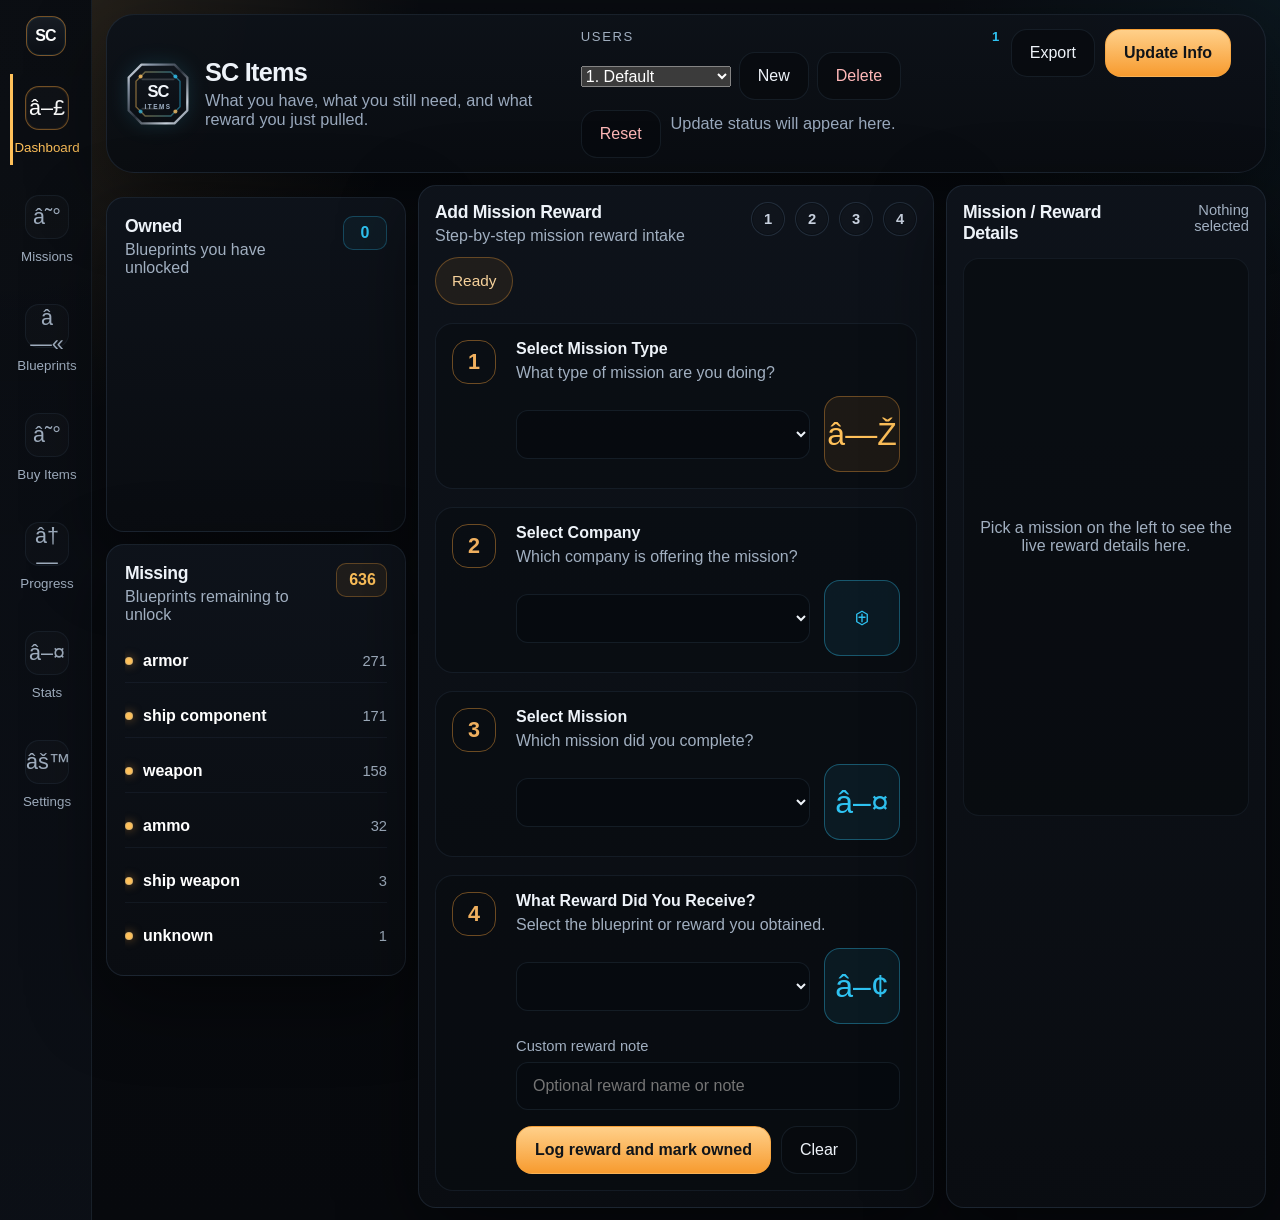
==== commit f17099c7: "show update status near update button" ====
--- a/index.html
+++ b/index.html
@@ -1,4 +1,4 @@
-<!doctype html>
+﻿<!doctype html>
 <html lang="en">
   <head>
     <meta charset="UTF-8" />
@@ -15,31 +15,31 @@
       <aside class="nav-rail" aria-label="Primary">
         <div class="sc-badge">SC</div>
         <button class="rail-item active" type="button" aria-label="Dashboard">
-          <span>▣</span>
+          <span>â–£</span>
           <small>Dashboard</small>
         </button>
         <button class="rail-item" type="button" aria-label="Missions">
-          <span>☰</span>
+          <span>â˜°</span>
           <small>Missions</small>
         </button>
         <button class="rail-item" type="button" aria-label="Blueprints">
-          <span>◫</span>
+          <span>â—«</span>
           <small>Blueprints</small>
         </button>
         <button class="rail-item" type="button" aria-label="Buy Items">
-          <span>☰</span>
+          <span>â˜°</span>
           <small>Buy Items</small>
         </button>
         <button class="rail-item" type="button" aria-label="Progress">
-          <span>↗</span>
+          <span>â†—</span>
           <small>Progress</small>
         </button>
         <button class="rail-item" type="button" aria-label="Statistics">
-          <span>▤</span>
+          <span>â–¤</span>
           <small>Stats</small>
         </button>
         <button class="rail-item" type="button" aria-label="Settings">
-          <span>⚙</span>
+          <span>âš™</span>
           <small>Settings</small>
         </button>
       </aside>
@@ -101,6 +101,7 @@
             <button id="exportState" class="ghost-button">Export</button>
             <button id="updateInfo" class="primary-button">Update Info</button>
             <button id="resetState" class="ghost-button danger">Reset</button>
+            <p id="updateInfoStatus" class="muted update-info-status">Update status will appear here.</p>
           </div>
         </header>
 
@@ -173,7 +174,7 @@
                     <label class="field">
                       <select id="missionTypeSelect"></select>
                     </label>
-                    <div class="step-icon">◎</div>
+                    <div class="step-icon">â—Ž</div>
                   </div>
                 </div>
               </div>
@@ -187,7 +188,7 @@
                     <label class="field">
                       <select id="companySelect"></select>
                     </label>
-                    <div class="step-icon cyan">⬡</div>
+                    <div class="step-icon cyan">â¬¡</div>
                   </div>
                 </div>
               </div>
@@ -201,7 +202,7 @@
                     <label class="field">
                       <select id="missionSelect"></select>
                     </label>
-                    <div class="step-icon cyan">▤</div>
+                    <div class="step-icon cyan">â–¤</div>
                   </div>
                 </div>
               </div>
@@ -215,7 +216,7 @@
                     <label class="field">
                       <select id="rewardSelect"></select>
                     </label>
-                    <div class="step-icon cyan">▢</div>
+                    <div class="step-icon cyan">â–¢</div>
                   </div>
                   <label class="field note-field">
                     <span>Custom reward note</span>
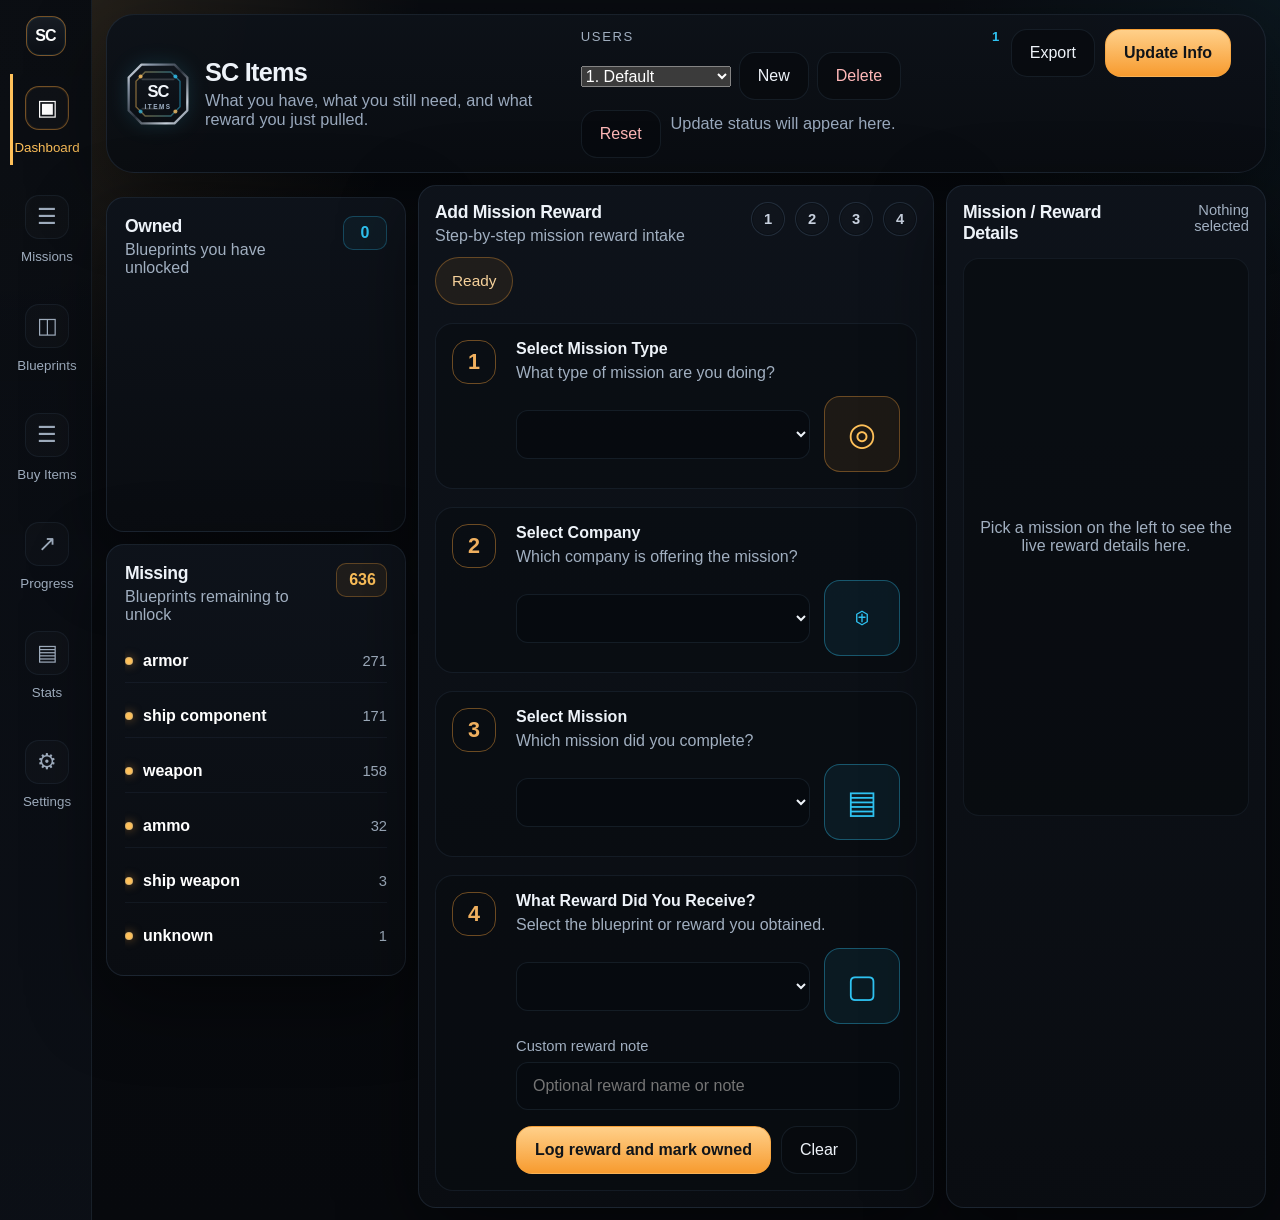
==== commit 92f5bad9: "force update info to use public manifest" ====
--- a/index.html
+++ b/index.html
@@ -1,4 +1,4 @@
-﻿<!doctype html>
+<!doctype html>
 <html lang="en">
   <head>
     <meta charset="UTF-8" />
@@ -15,31 +15,31 @@
       <aside class="nav-rail" aria-label="Primary">
         <div class="sc-badge">SC</div>
         <button class="rail-item active" type="button" aria-label="Dashboard">
-          <span>â–£</span>
+          <span>▣</span>
           <small>Dashboard</small>
         </button>
         <button class="rail-item" type="button" aria-label="Missions">
-          <span>â˜°</span>
+          <span>☰</span>
           <small>Missions</small>
         </button>
         <button class="rail-item" type="button" aria-label="Blueprints">
-          <span>â—«</span>
+          <span>◫</span>
           <small>Blueprints</small>
         </button>
         <button class="rail-item" type="button" aria-label="Buy Items">
-          <span>â˜°</span>
+          <span>☰</span>
           <small>Buy Items</small>
         </button>
         <button class="rail-item" type="button" aria-label="Progress">
-          <span>â†—</span>
+          <span>↗</span>
           <small>Progress</small>
         </button>
         <button class="rail-item" type="button" aria-label="Statistics">
-          <span>â–¤</span>
+          <span>▤</span>
           <small>Stats</small>
         </button>
         <button class="rail-item" type="button" aria-label="Settings">
-          <span>âš™</span>
+          <span>⚙</span>
           <small>Settings</small>
         </button>
       </aside>
@@ -174,7 +174,7 @@
                     <label class="field">
                       <select id="missionTypeSelect"></select>
                     </label>
-                    <div class="step-icon">â—Ž</div>
+                    <div class="step-icon">◎</div>
                   </div>
                 </div>
               </div>
@@ -188,7 +188,7 @@
                     <label class="field">
                       <select id="companySelect"></select>
                     </label>
-                    <div class="step-icon cyan">â¬¡</div>
+                    <div class="step-icon cyan">⬡</div>
                   </div>
                 </div>
               </div>
@@ -202,7 +202,7 @@
                     <label class="field">
                       <select id="missionSelect"></select>
                     </label>
-                    <div class="step-icon cyan">â–¤</div>
+                    <div class="step-icon cyan">▤</div>
                   </div>
                 </div>
               </div>
@@ -216,7 +216,7 @@
                     <label class="field">
                       <select id="rewardSelect"></select>
                     </label>
-                    <div class="step-icon cyan">â–¢</div>
+                    <div class="step-icon cyan">▢</div>
                   </div>
                   <label class="field note-field">
                     <span>Custom reward note</span>
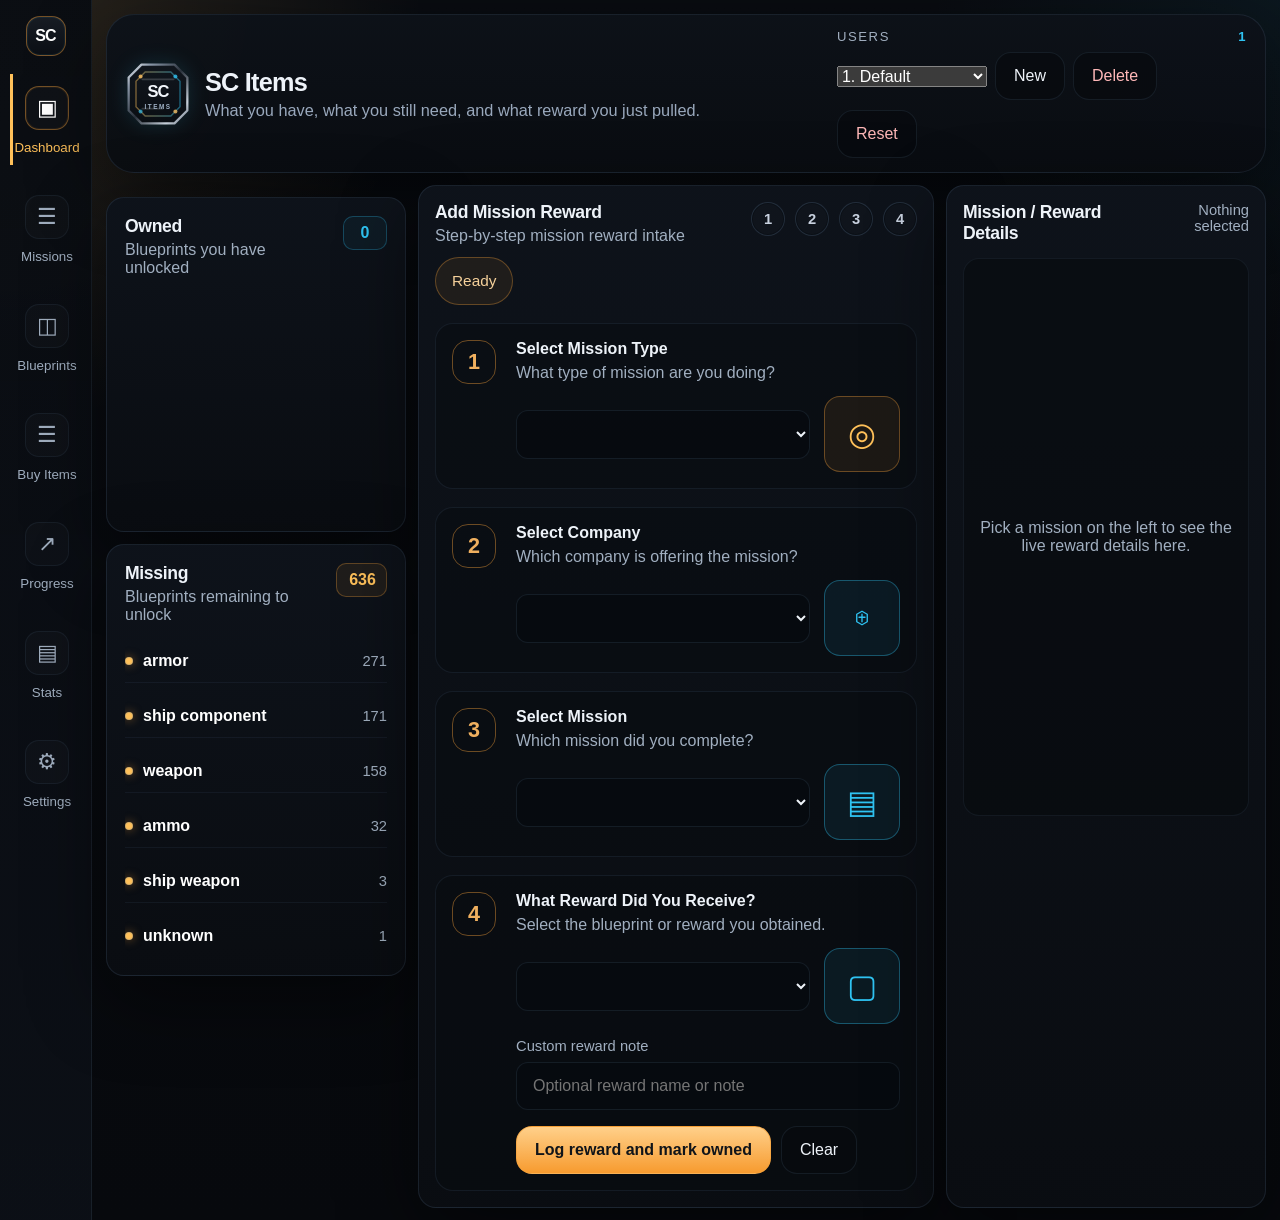
==== commit c0672a85: "move update and save controls to settings" ====
--- a/index.html
+++ b/index.html
@@ -98,10 +98,7 @@
                 <button id="deleteUser" class="ghost-button danger">Delete</button>
               </div>
             </div>
-            <button id="exportState" class="ghost-button">Export</button>
-            <button id="updateInfo" class="primary-button">Update Info</button>
             <button id="resetState" class="ghost-button danger">Reset</button>
-            <p id="updateInfoStatus" class="muted update-info-status">Update status will appear here.</p>
           </div>
         </header>
 
@@ -354,29 +351,6 @@
                   <div id="buySelectedDetails" class="detail-card empty">
                     Pick an item, ship, or rental to see its price and location details here.
                   </div>
-                  <section class="stack-card scminersdb-panel" id="scminersDbPanel" hidden>
-                    <div class="summary-head">
-                      <div>
-                        <h3>SCMinersDB Preview</h3>
-                        <p>Live export mapping for one category at a time</p>
-                      </div>
-                      <div class="count-badge cyan" id="scminersDbCount">0</div>
-                    </div>
-                    <div class="segmented scminersdb-switch" id="scminersDbSwitch"></div>
-                    <div class="summary-row">
-                      <span class="name">Manifest order</span>
-                      <span class="value" id="scminersDbSummary">0 records</span>
-                    </div>
-                    <div class="summary-row">
-                      <span class="name"><span class="dot"></span>Selected export</span>
-                      <span class="value" id="scminersDbSelectedCount">0 records</span>
-                    </div>
-                    <div class="summary-row">
-                      <span class="name">Current file</span>
-                      <span class="value" id="scminersDbCategory">1H export</span>
-                    </div>
-                    <div class="timeline" id="scminersDbPreview"></div>
-                  </section>
                 </aside>
               </div>
             </section>
@@ -484,7 +458,45 @@
                 </label>
                 <div class="wizard-actions">
                   <button id="saveScminersDbManifestUrl" class="primary-button" type="button">Save manifest URL</button>
-                </div>
+                  <button id="updateInfo" class="primary-button" type="button">Update Info</button>
+                  <button id="exportState" class="ghost-button" type="button">Export Save</button>
+                  <button id="importStateButton" class="ghost-button" type="button">Import Save</button>
+                  <input id="importState" type="file" accept="application/json,.json" hidden />
+                </div>
+                <p id="updateInfoStatus" class="muted update-info-status">Update status will appear here.</p>
+
+
+                  <section class="stack-card scminersdb-panel" id="scminersDbPanel">
+                    <div class="summary-head">
+                      <div>
+                        <h3>SCMinersDB Preview</h3>
+                        <p>Live export mapping for one category at a time</p>
+                      </div>
+                      <div class="count-badge cyan" id="scminersDbCount">0</div>
+                    </div>
+                    <div class="segmented scminersdb-switch" id="scminersDbSwitch"></div>
+                    <div class="summary-row">
+                      <span class="name">Manifest order</span>
+                      <span class="value" id="scminersDbSummary">0 records</span>
+                    </div>
+                    <div class="summary-row">
+                      <span class="name"><span class="dot"></span>Selected export</span>
+                      <span class="value" id="scminersDbSelectedCount">0 records</span>
+                    </div>
+                    <div class="summary-row">
+                      <span class="name">Current file</span>
+                      <span class="value" id="scminersDbCategory">1H export</span>
+                    </div>
+                    <div class="summary-row">
+                      <span class="name">PTU manifest</span>
+                      <span class="value" id="scminersDbPtuSummary">PTU manifest not loaded</span>
+                    </div>
+                    <div class="summary-row">
+                      <span class="name">PTU source</span>
+                      <span class="value" id="scminersDbPtuSource">Not loaded</span>
+                    </div>
+                    <div class="timeline" id="scminersDbPreview"></div>
+                  </section>
               </div>
             </section>
           </section>
--- a/styles.css
+++ b/styles.css
@@ -1707,3 +1707,30 @@
     align-items: stretch;
   }
 }
+
+.settings-shell .scminersdb-panel {
+  width: 100%;
+  max-width: none;
+  overflow: hidden;
+}
+
+.settings-shell .scminersdb-switch {
+  display: flex;
+  flex-wrap: wrap;
+  gap: 8px;
+  overflow: visible;
+}
+
+.settings-shell .scminersdb-switch .seg {
+  white-space: normal;
+}
+
+.settings-shell .summary-row {
+  gap: 16px;
+  align-items: flex-start;
+}
+
+.settings-shell .summary-row .value {
+  overflow-wrap: anywhere;
+  text-align: right;
+}
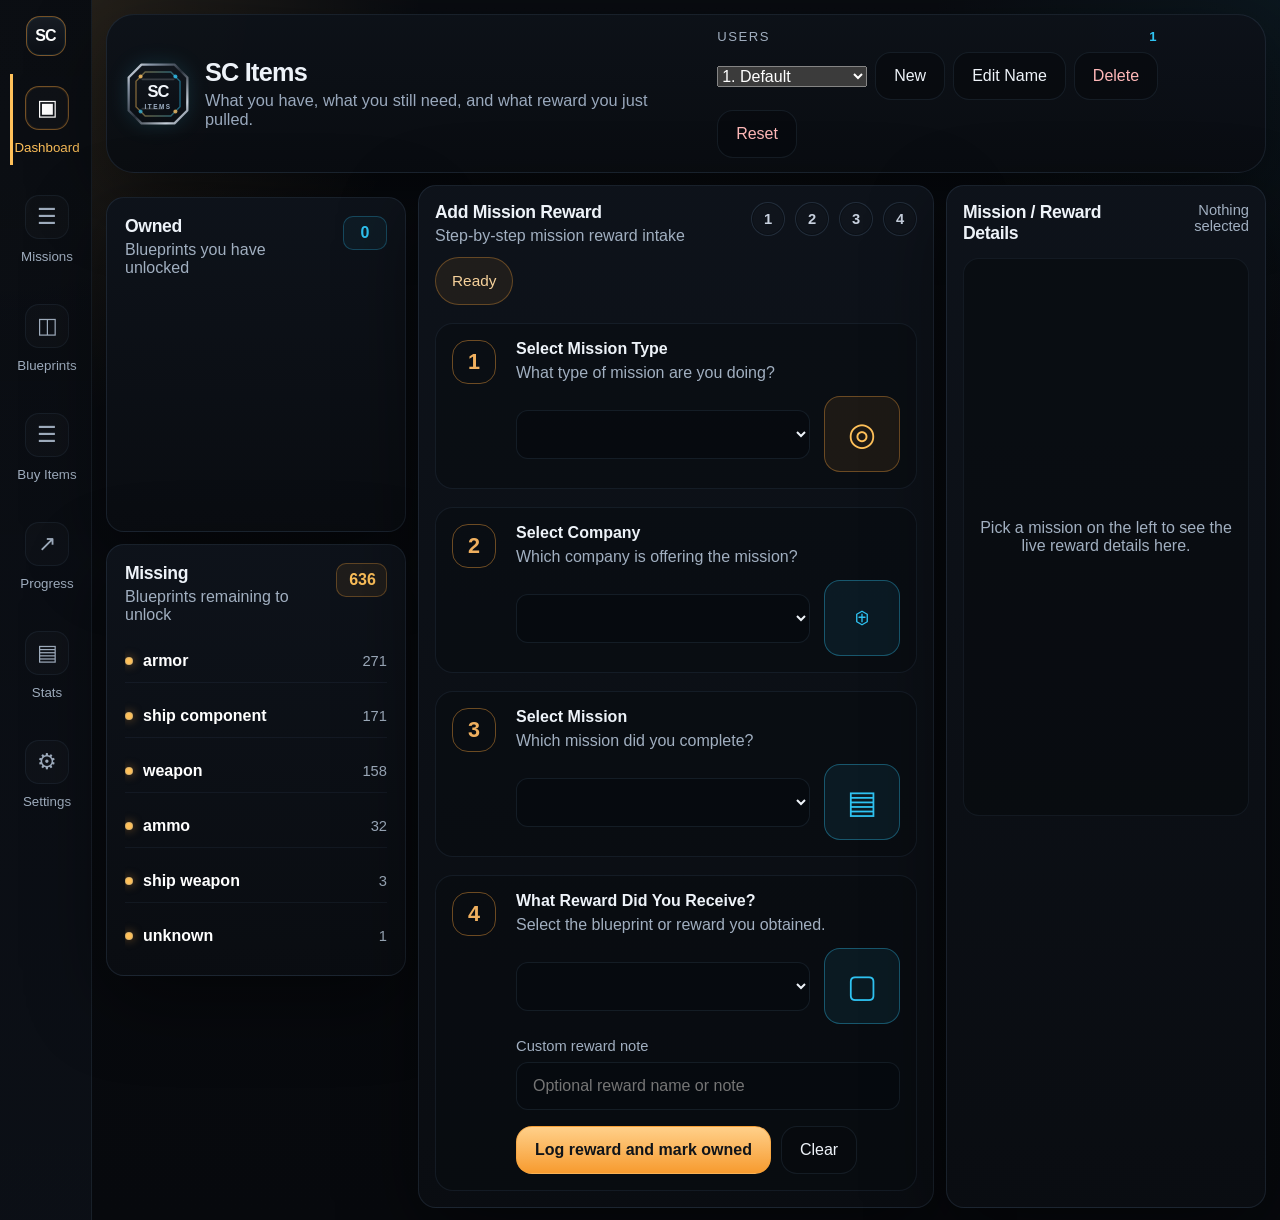
==== commit 897bc15c: "add user save import export and rename" ====
--- a/index.html
+++ b/index.html
@@ -95,6 +95,7 @@
               <div class="user-controls">
                 <select id="userSelect" aria-label="Select user"></select>
                 <button id="addUser" class="ghost-button">New</button>
+                <button id="editUser" class="ghost-button">Edit Name</button>
                 <button id="deleteUser" class="ghost-button danger">Delete</button>
               </div>
             </div>
@@ -116,6 +117,7 @@
                 <select id="userSelectSide" aria-label="Select user from sidebar"></select>
                 <div class="watch-row">
                   <button id="addUserSide" class="ghost-button">Add user</button>
+                  <button id="editUserSide" class="ghost-button">Edit Name</button>
                   <button id="deleteUserSide" class="ghost-button danger">Delete user</button>
                 </div>
               </div>
